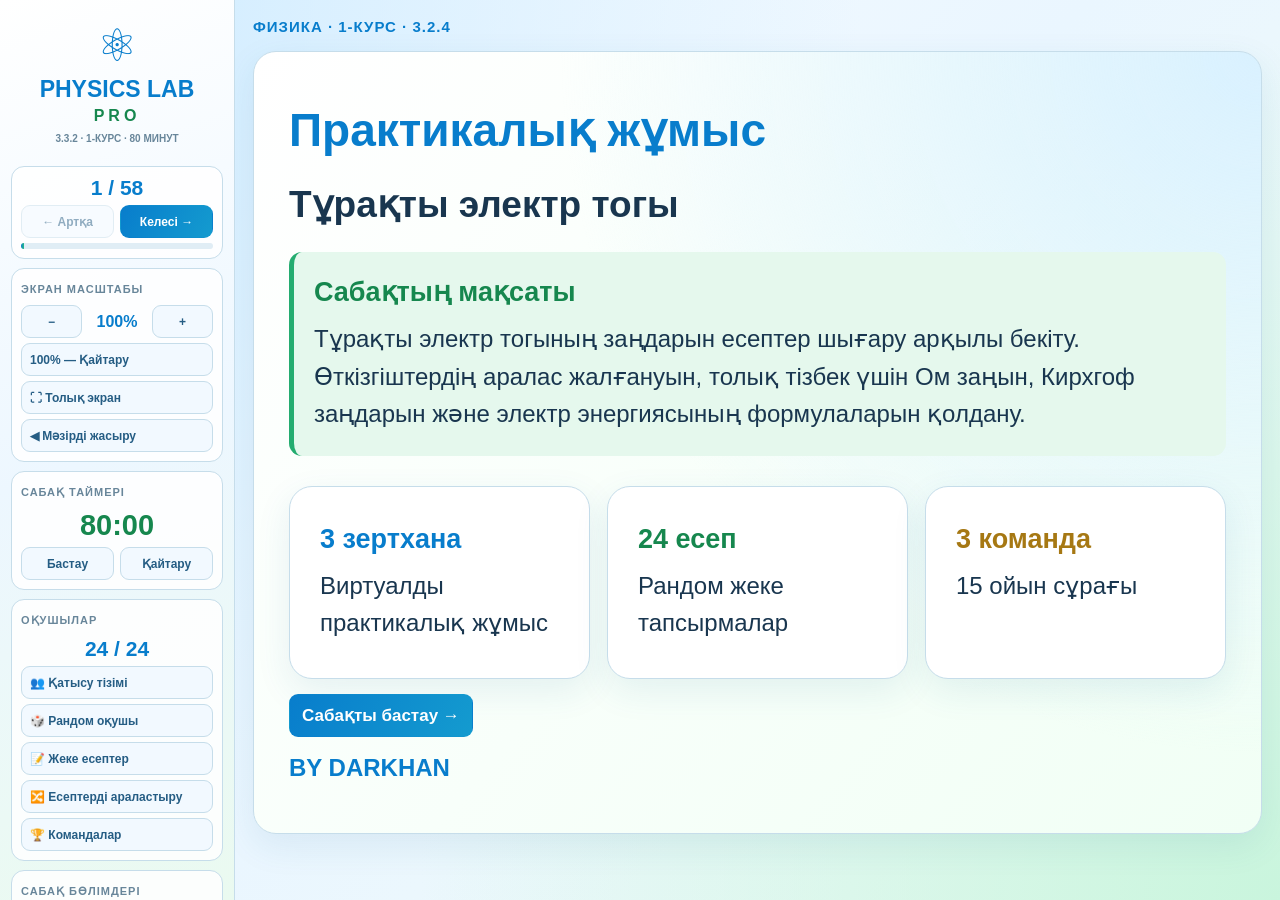
==== fiz4/index.html @ eca9fbef "Physics lessons" ====
<!DOCTYPE html>
<html lang="kk">
<head>
  <meta charset="UTF-8">
  <meta name="viewport" content="width=device-width, initial-scale=1">
  <title>PHYSICS LAB PRO — 3.3.2</title>
  <link rel="stylesheet" href="style.css">
</head>
<body>

<button id="menuToggle" onclick="toggleMenu()">☰</button>

<div id="app">
  <aside class="sidebar">

    <header class="brand">
      <div class="logo">⚛</div>
      <h2>PHYSICS LAB</h2>
      <b>PRO</b>
      <small>3.3.2 · 1-КУРС · 80 МИНУТ</small>
    </header>

    <section class="panel">
      <strong id="pageCount">1 / 73</strong>
      <div class="row">
        <button id="prev" onclick="go(-1)">← Артқа</button>
        <button id="next" class="primary" onclick="go(1)">Келесі →</button>
      </div>
      <div class="progress"><div id="progress"></div></div>
    </section>

    <section class="panel">
      <label>ЭКРАН МАСШТАБЫ</label>
      <div class="row">
        <button onclick="zoom(-25)">−</button>
        <b id="scale">100%</b>
        <button onclick="zoom(25)">+</button>
      </div>
      <button onclick="zoom(0)">100% — Қайтару</button>
      <button onclick="fullscreen()">⛶ Толық экран</button>
      <button onclick="toggleMenu()">◀ Мәзірді жасыру</button>
    </section>

    <section class="panel">
      <label>САБАҚ ТАЙМЕРІ</label>
      <strong id="timer">80:00</strong>
      <div class="row">
        <button id="timerBtn" onclick="toggleTimer()">Бастау</button>
        <button onclick="resetTimer()">Қайтару</button>
      </div>
    </section>

    <section class="panel">
      <label>ОҚУШЫЛАР</label>
      <b id="attendanceCount">24 / 24</b>
      <button onclick="openPanel('attendance')">👥 Қатысу тізімі</button>
      <button onclick="randomStudent()">🎲 Рандом оқушы</button>
      <button onclick="openPanel('taskPanel')">📝 Жеке есептер</button>
      <button onclick="reshuffle()">🔀 Есептерді араластыру</button>
      <button onclick="openPanel('teamPanel')">🏆 Командалар</button>
    </section>

    <section class="panel">
      <label>САБАҚ БӨЛІМДЕРІ</label>
      <nav id="menu"></nav>
    </section>

    <section class="panel">
      <label>ҚҰРАЛДАР</label>
      <button class="greenBtn" onclick="openBoard()">✎ Интерактивті тақта</button>
      <button onclick="openPanel('mathPanel')">🧮 Математика</button>
      <button onclick="openPanel('physicsPanel')">⚙ Физика</button>
      <button onclick="readPage()">🔊 Дауыстап оқу</button>
      <button onclick="stopReading()">■ Тоқтату</button>
    </section>

    <div class="clock">
      <small>АЛМАТЫ · UTC+5</small>
      <strong id="clock">00:00:00</strong>
      <small id="date"></small>
    </div>

    <footer>BY DARKHAN</footer>
  </aside>

  <main id="screen">
    <div id="stage"></div>
  </main>
</div>

<!-- ҚАТЫСУ ТІЗІМІ -->

<section id="attendance" class="floating wide hidden">
  <header class="handle">
    <b>👥 Қатысу тізімі</b>
    <button onclick="closePanel('attendance')">✕</button>
  </header>
  <p>Келмеген оқушылардың белгісін алып тастаңыз.</p>
  <div class="row">
    <button onclick="markAll(true)">Барлығы бар</button>
    <button onclick="markAll(false)">Барлығы жоқ</button>
  </div>
  <div id="students"></div>
  <button class="primary full" onclick="saveAttendance()">Сақтау</button>
</section>

<!-- ЖЕКЕ ЕСЕПТЕР -->

<section id="taskPanel" class="floating wide hidden">
  <header class="handle">
    <b>24 рандом есеп</b>
    <button onclick="closePanel('taskPanel')">✕</button>
  </header>
  <p id="taskCount"></p>
  <div id="taskList"></div>
  <button class="primary full" onclick="reshuffle()">🎲 Қайта араластыру</button>
</section>

<!-- РАНДОМ ОҚУШЫ -->

<section id="randomPanel" class="floating hidden">
  <header class="handle">
    <b>🎲 Кездейсоқ таңдау</b>
    <button onclick="closePanel('randomPanel')">✕</button>
  </header>
  <div id="randomName"></div>
  <button class="primary full" onclick="openRandomTask()">Есебін ашу</button>
  <button class="full" onclick="randomStudent()">Келесі оқушы</button>
</section>

<!-- КОМАНДАЛАР -->

<section id="teamPanel" class="floating wide hidden">
  <header class="handle">
    <b>🏆 Командалар</b>
    <button onclick="closePanel('teamPanel')">✕</button>
  </header>
  <div id="teams"></div>
  <button class="primary full" onclick="makeTeams(true)">3 топқа қайта бөлу</button>
</section>

<!-- МАТЕМАТИКАЛЫҚ КАЛЬКУЛЯТОР -->

<section id="mathPanel" class="floating mini hidden">
  <header class="handle">
    <b>МАТЕМАТИКА</b>
    <button onclick="closePanel('mathPanel')">✕</button>
  </header>
  <input id="mathDisplay" readonly placeholder="0">
  <div id="mathKeys"></div>
  <div id="mathResult" class="result">0</div>
</section>

<!-- ФИЗИКАЛЫҚ КАЛЬКУЛЯТОР -->

<section id="physicsPanel" class="floating mini hidden">
  <header class="handle">
    <b>ФИЗИКА</b>
    <button onclick="closePanel('physicsPanel')">✕</button>
  </header>
  <label>Формула</label>
  <select id="physicsFormula" onchange="selectFormula()"></select>
  <label>Табу керек</label>
  <select id="physicsUnknown" onchange="physicsInputs()"></select>
  <div id="physicsInputs"></div>
  <button class="primary full" onclick="calculatePhysics()">Есептеу</button>
  <div id="physicsResult" class="result">Нәтиже</div>
</section>

<!-- ИНТЕРАКТИВТІ ТАҚТА -->

<section id="board" class="hidden">

  <header class="boardHeader">
    <b>PHYSICS WHITEBOARD PRO</b>
    <button onclick="closeBoard()">✕ Сабаққа қайту</button>
  </header>

  <aside class="boardTools">

    <label>ТҮСТЕР</label>
    <div class="colors">
      <button style="--c:#19364f" onclick="color('#19364f')"></button>
      <button style="--c:#087dcc" onclick="color('#087dcc')"></button>
      <button style="--c:#df304b" onclick="color('#df304b')"></button>
      <button style="--c:#16874e" onclick="color('#16874e')"></button>
      <button style="--c:#e9b52c" onclick="color('#e9b52c')"></button>
      <button style="--c:#8b45db" onclick="color('#8b45db')"></button>
    </div>
    <input type="color" id="ink" value="#19364f" oninput="color(this.value)">

    <label>ҚАЛЫҢДЫҒЫ</label>
    <input type="range" id="penSize" min="1" max="50" value="5">

    <label>ЖАЗУ ҚҰРАЛДАРЫ</label>
    <button data-tool="pen" onclick="setTool('pen')">✎ Қалам</button>
    <button data-tool="marker" onclick="setTool('marker')">Маркер</button>
    <button data-tool="eraser" onclick="setTool('eraser')">Өшіргіш</button>
    <button data-tool="text" onclick="setTool('text')">T Мәтін</button>
    <button data-tool="hand" onclick="setTool('hand')">✋ Жылжыту</button>

    <label>ФИГУРАЛАР</label>
    <div class="shapes">
      <button data-tool="line" onclick="setTool('line')">╱</button>
      <button data-tool="arrow" onclick="setTool('arrow')">➜</button>
      <button data-tool="rect" onclick="setTool('rect')">▭</button>
      <button data-tool="circle" onclick="setTool('circle')">◯</button>
      <button data-tool="triangle" onclick="setTool('triangle')">△</button>
      <button onclick="toggleGrid()">▦</button>
    </div>

    <label>ТАҚТА БЕТТЕРІ</label>
    <div class="row">
      <button onclick="boardPage(-1)">◀</button>
      <b id="boardCount">1 / 1</b>
      <button onclick="boardPage(1)">▶</button>
    </div>
    <button onclick="newBoardPage()">+ Жаңа бет</button>
    <button onclick="deleteBoardPage()">Бетті өшіру</button>

    <label>ТАҚТА МАСШТАБЫ</label>
    <div class="row">
      <button onclick="boardZoom(-25)">−</button>
      <b id="boardScale">100%</b>
      <button onclick="boardZoom(25)">+</button>
    </div>
    <button onclick="boardZoom(0)">100% — Қайтару</button>

    <div class="row">
      <button onclick="undo()">↶</button>
      <button onclick="redo()">↷</button>
    </div>

    <button onclick="clearBoard()">Тазалау</button>
    <button onclick="$('imageInput').click()">+ Сурет қосу</button>
    <input id="imageInput" type="file" class="hidden"
      accept="image/*" onchange="importImage(event)">
    <button class="primary" onclick="saveBoard()">↓ PNG сақтау</button>
    <button onclick="openPanel('mathPanel')">🧮 Математика</button>
    <button onclick="openPanel('physicsPanel')">⚙ Физика</button>
  </aside>

  <div id="boardViewport">
    <div id="paper">
      <canvas id="canvas" width="1600" height="900"></canvas>
    </div>
  </div>
</section>

<script src="script.js"></script>
</body>
</html>
---- fiz4/style.css ----
:root {
  --blue:#087dcc;
  --green:#16874e;
  --red:#d63a50;
  --gold:#a67813;
  --ink:#19364f;
  --line:#c6ddea;
  --shadow:0 12px 35px #24669918;
}

* { box-sizing:border-box; }

html,body {
  margin:0;
  width:100%;
  height:100%;
  overflow:hidden;
}

body {
  font-family:"Segoe UI","Noto Sans",Arial,sans-serif;
  color:var(--ink);
  background:
    radial-gradient(circle at top left,#cbeaff,transparent 55%),
    radial-gradient(circle at bottom right,#c9f5dd,transparent 55%),
    linear-gradient(135deg,#f9fcff,#eaf6ff,#effbf5);
}

button,input,select { font:inherit; }

button {
  padding:10px 12px;
  border:1px solid var(--line);
  border-radius:9px;
  background:#f2f9ff;
  color:#255d84;
  font-weight:700;
  cursor:pointer;
}

button:hover:not(:disabled) { background:#dcefff; }
button:disabled { opacity:.5; cursor:default; }
button:focus-visible { outline:2px solid var(--blue); }

.primary {
  background:linear-gradient(120deg,#087dcc,#149bcf);
  color:white;
  border-color:transparent;
}

.primary:hover:not(:disabled) { background:#066db7; }

.greenBtn { background:#ddf8e8; color:var(--green); }
.hidden { display:none!important; }
.full { width:100%; }
.blue { color:var(--blue); font-weight:800; }
.green { color:var(--green); font-weight:800; }
.red { color:var(--red); font-weight:800; }
.gold { color:var(--gold); font-weight:800; }

.row {
  display:flex;
  align-items:center;
  gap:6px;
}

.row>button { flex:1; }

/* СОЛ ЖАҚ МӘЗІР */

#app {
  display:grid;
  grid-template-columns:235px minmax(0,1fr);
  height:100dvh;
}

.sidebar {
  min-height:0;
  display:flex;
  flex-direction:column;
  gap:9px;
  padding:11px;
  overflow:auto;
  scrollbar-width:thin;
  background:linear-gradient(160deg,#fff,#edf7ff,#eafaf0);
  border-right:1px solid var(--line);
}

#app.menuHidden {
  grid-template-columns:minmax(0,1fr);
}

#app.menuHidden .sidebar { display:none; }
#app.menuHidden #screen { padding-top:60px; }

#menuToggle {
  display:none;
  position:fixed;
  left:10px;
  top:10px;
  z-index:90;
  font-size:22px;
  background:white;
}

body.menuHidden #menuToggle { display:block; }

.brand {
  text-align:center;
  padding:8px 0 13px;
}

.logo { color:var(--blue); font-size:45px; }
.brand h2 { font-size:23px; color:var(--blue); margin:4px 0; }
.brand b { color:var(--green); letter-spacing:4px; }

.brand small {
  display:block;
  margin-top:8px;
  font-size:10px;
  color:#68869a;
  font-weight:800;
}

.panel {
  display:flex;
  flex-direction:column;
  gap:5px;
  padding:9px;
  background:#ffffffdf;
  border:1px solid var(--line);
  border-radius:13px;
}

.panel label,.boardTools label {
  font-size:11px;
  color:#68869a;
  font-weight:900;
  letter-spacing:1px;
  margin:5px 0;
}

.panel button {
  font-size:12px;
  min-height:33px;
  padding:8px;
  text-align:left;
}

.panel .row button { text-align:center; }

#pageCount,#attendanceCount {
  color:var(--blue);
  font-size:21px;
  text-align:center;
}

#scale {
  min-width:58px;
  text-align:center;
  color:var(--blue);
}

#menu {
  display:flex;
  flex-direction:column;
  gap:5px;
}

#menu button.active,
.boardTools button.active {
  background:var(--blue);
  color:white;
}

.progress {
  height:6px;
  border-radius:20px;
  background:#e0edf5;
  overflow:hidden;
}

#progress {
  height:100%;
  background:linear-gradient(90deg,#087dcc,#25bb81);
  transition:width .2s;
}

#timer {
  color:var(--green);
  font-size:29px;
  text-align:center;
  font-variant-numeric:tabular-nums;
}

.clock {
  text-align:center;
  background:white;
  padding:10px;
  border:1px solid var(--line);
  border-radius:12px;
}

.clock strong {
  display:block;
  font-size:29px;
  color:var(--blue);
  font-variant-numeric:tabular-nums;
}

.clock small {
  font-size:10px;
  color:#668399;
  font-weight:800;
}

footer {
  font-size:11px;
  letter-spacing:2px;
  font-weight:900;
  color:#658198;
  text-align:center;
  padding:7px;
}

/* НЕГІЗГІ ЭКРАН */

#screen {
  min-width:0;
  min-height:0;
  overflow:auto;
  padding:18px;
  overscroll-behavior:contain;
}

#stage { width:100%; margin:0 auto; }

.slide { animation:appear .2s ease-out; }

@keyframes appear {
  from { opacity:.5; }
  to { opacity:1; }
}

.eyebrow {
  font-size:15px;
  color:var(--blue);
  font-weight:900;
  letter-spacing:1px;
}

.slide h1 {
  font-size:46px;
  line-height:1.22;
  margin:15px 0 24px;
}

.slide h2 {
  font-size:37px;
  line-height:1.25;
  margin:10px 0 24px;
}

.slide h3 { font-size:27px; margin:12px 0; }

.slide p,.slide li {
  font-size:24px;
  line-height:1.55;
  margin:12px 0;
}

.slide button { font-size:17px; }

.card {
  padding:25px 30px;
  margin:15px 0;
  background:white;
  border:1px solid var(--line);
  border-radius:23px;
  box-shadow:var(--shadow);
}

.hero {
  padding:35px;
  background:
    radial-gradient(circle at top right,#d9f1ff,transparent 55%),
    linear-gradient(130deg,white,#f1fff5);
}

.definition,.example,.warning {
  margin:15px 0;
  padding:12px 20px;
  border-radius:13px;
}

.definition {
  background:#e5f8ed;
  border-left:5px solid #24ac70;
}

.example {
  background:#fff8df;
  border-left:5px solid #e8bb4c;
}

.warning {
  background:#fff0f3;
  border-left:5px solid #df6076;
}

.formula {
  font-family:"Cambria Math","Segoe UI",Arial,sans-serif;
  font-size:36px;
  font-weight:700;
  line-height:1.6;
  color:#0872bd;
  text-align:center;
  background:linear-gradient(120deg,#e2f2ff,#f5fbff);
  border:1px solid #bbdaef;
  border-radius:15px;
  padding:18px;
  margin:15px 0;
  overflow-wrap:anywhere;
}

.formula sub,.formula sup {
  font-size:.65em;
  line-height:0;
}

.frac {
  display:inline-flex;
  flex-direction:column;
  align-items:center;
  vertical-align:middle;
  font-size:.88em;
  line-height:1.25;
  margin:4px;
}

.frac>span:first-child {
  width:100%;
  border-bottom:2px solid currentColor;
  padding:0 10px 5px;
}

.frac>span:last-child { padding:5px 10px 0; }

.grid2,.grid3 {
  display:grid;
  gap:17px;
}

.grid2 { grid-template-columns:repeat(2,minmax(0,1fr)); }
.grid3 { grid-template-columns:repeat(3,minmax(0,1fr)); }

.visual {
  padding:16px;
  border:2px solid #b3d6ed;
  background:linear-gradient(135deg,#f5fbff,#e4f3ff);
  border-radius:18px;
  text-align:center;
}

.visual svg { display:block; width:100%; max-height:300px; }
.visual small { font-size:14px; color:#668398; }

.notebook {
  border-left:7px solid #d78c9b;
  background:repeating-linear-gradient(
    0deg,white 0px,white 34px,#d8e9f5 35px,white 36px
  );
}

.planRow {
  display:flex;
  justify-content:space-between;
  gap:15px;
  padding:14px 0;
  font-size:22px;
  border-bottom:1px solid var(--line);
}

/* ЖЕКЕ ЕСЕПТЕР */

.studentBanner {
  display:flex;
  align-items:center;
  gap:20px;
  padding:22px;
  margin:18px 0;
  border:2px solid #acd7ee;
  border-radius:20px;
  background:linear-gradient(120deg,#d9efff,#effbf5);
}

.avatar {
  width:80px;
  height:80px;
  flex-shrink:0;
  display:grid;
  place-items:center;
  border-radius:24px;
  background:linear-gradient(135deg,#087dcc,#21ad88);
  color:white;
  font-size:40px;
  font-weight:900;
}

.studentBanner h1 { margin:5px 0; color:var(--blue); }

.level {
  display:inline-block;
  padding:8px 16px;
  border-radius:25px;
  font-size:16px;
  font-weight:900;
}

.easy { background:#d9f7e4; color:#157b47; }
.medium { background:#fff0c5; color:#997000; }
.hard { background:#ffe1e7; color:#b62f48; }

.problem { font-size:30px!important; font-weight:750; }

.data {
  padding:13px 18px;
  margin:12px 0;
  background:#edf7ff;
  border-radius:10px;
  font-size:23px;
}

.answer {
  padding:17px;
  margin-top:18px;
  background:#e7f9ee;
  border:1px solid #b8e1c9;
  border-radius:14px;
}

.actions {
  display:flex;
  flex-wrap:wrap;
  gap:9px;
  margin-top:18px;
}

.done {
  background:#d5f5df;
  color:var(--green);
  border-color:#91d8ad;
}

/* ТОПТЫҚ ОЙЫН */

.teamTurn {
  display:flex;
  flex-wrap:wrap;
  gap:9px;
  margin:15px 0;
}

.teamPill {
  padding:11px 16px;
  background:white;
  border:1px solid var(--line);
  border-radius:25px;
  font-weight:800;
}

.teamPill.active { background:var(--blue); color:white; }

.player {
  padding:18px;
  margin:15px 0;
  border:2px solid #afd8ef;
  border-radius:14px;
  background:#e7f4ff;
  font-size:23px;
}

.player strong { font-size:32px; color:var(--blue); }
.question { font-size:34px!important; font-weight:800; }

.choices {
  display:grid;
  grid-template-columns:1fr 1fr;
  gap:15px;
  margin:20px 0;
}

.slide .choice {
  min-height:80px;
  padding:18px;
  background:#f6fbff;
  border:2px solid var(--line);
  font-size:24px;
  text-align:left;
}

.choice:disabled { opacity:1; }

.slide .choice.correct {
  background:#cef4db;
  border-color:#26ae70;
  color:#117840;
}

.slide .choice.wrong {
  background:#ffe1e7;
  border-color:#e67388;
  color:#b42f48;
}

.score {
  color:var(--green);
  font-size:42px;
  font-weight:900;
}

/* ҚОЗҒАЛМАЛЫ ТЕРЕЗЕЛЕР */

.floating {
  position:fixed;
  top:80px;
  right:15px;
  z-index:150;
  width:300px;
  max-width:calc(100vw - 8px);
  max-height:calc(100dvh - 8px);
  overflow:auto;
  padding:12px;
  background:white;
  border:1px solid #accfe5;
  border-radius:14px;
  box-shadow:0 14px 45px #173b5735;
}

.floating.wide { width:500px; }

.handle {
  display:flex;
  align-items:center;
  justify-content:space-between;
  gap:5px;
  padding:9px;
  border-radius:8px;
  background:#e5f4ff;
  color:var(--blue);
  font-size:15px;
  cursor:grab;
  touch-action:none;
  user-select:none;
}

.handle button { padding:3px 7px; }

#students,#taskList {
  display:grid;
  grid-template-columns:1fr 1fr;
  gap:6px;
  margin:10px 0;
  max-height:350px;
  overflow:auto;
}

.student {
  display:flex;
  align-items:center;
  gap:7px;
  padding:10px;
  background:#e8f9ef;
  border:1px solid #bce6cb;
  border-radius:8px;
  font-size:16px;
  font-weight:700;
}

.student.absent {
  background:#fff0f3;
  color:var(--red);
}

.student input {
  width:18px;
  height:18px;
  accent-color:var(--green);
}

#taskList button { text-align:left; }
#taskList small { display:block; font-size:11px; }

.teamCard {
  padding:12px;
  border:1px solid var(--line);
  border-radius:12px;
  margin:10px 0;
}

#randomName {
  padding:30px 10px;
  margin:12px 0;
  text-align:center;
  background:#e5f4ff;
  border-radius:12px;
  color:var(--blue);
  font-size:34px;
  font-weight:900;
}

input:not([type=checkbox]):not([type=range]):not([type=color]),
select {
  width:100%;
  min-width:0;
  padding:8px;
  margin:5px 0;
  border:1px solid var(--line);
  border-radius:7px;
  background:#f4faff;
  color:var(--ink);
}

input[type=range] { width:100%; accent-color:var(--blue); }

/* ШАҒЫН КАЛЬКУЛЯТОРЛАР */

#mathPanel { width:170px; }
#physicsPanel { width:185px; right:195px; }

.mini {
  padding:5px;
  background:#f2f9ff;
  border-radius:10px;
  cursor:grab;
  user-select:none;
  touch-action:none;
}

.mini .handle { font-size:10px; padding:5px; }
.mini .handle button { font-size:10px; padding:2px 5px; }

#mathDisplay {
  height:30px;
  padding:4px;
  font-size:16px;
  text-align:right;
  background:white;
}

#mathKeys {
  display:grid;
  grid-template-columns:repeat(4,minmax(0,1fr));
  gap:3px;
}

#mathKeys button {
  min-width:0;
  height:23px;
  padding:0;
  font-size:10px;
  border-radius:5px;
}

.mini label {
  display:block;
  font-size:10px;
  font-weight:750;
  margin-top:4px;
}

#physicsPanel input,#physicsPanel select {
  height:26px;
  padding:3px;
  font-size:10px;
  margin:3px 0;
}

#physicsPanel .full { padding:6px; font-size:10px; }

.result {
  padding:6px;
  margin-top:5px;
  border:1px solid #bae1c9;
  border-radius:6px;
  background:#e1f7ea;
  color:var(--green);
  font-size:12px;
  font-weight:800;
  overflow-wrap:anywhere;
}

/* ИНТЕРАКТИВТІ ТАҚТА */

#board {
  position:fixed;
  inset:0;
  z-index:100;
  display:grid;
  grid-template-columns:185px minmax(0,1fr);
  grid-template-rows:55px minmax(0,1fr);
  background:#dce8f1;
}

.boardHeader {
  grid-column:1/-1;
  display:flex;
  align-items:center;
  justify-content:space-between;
  padding:10px 18px;
  background:white;
  color:var(--blue);
  border-bottom:1px solid var(--line);
}

.boardTools {
  display:flex;
  flex-direction:column;
  gap:5px;
  padding:9px;
  overflow:auto;
  background:#f8fcff;
  border-right:1px solid var(--line);
}

.boardTools>button { font-size:12px; padding:8px; text-align:left; }
.boardTools .row { font-size:12px; }
.boardTools .row button { padding:6px; }

.colors {
  display:grid;
  grid-template-columns:repeat(6,1fr);
  gap:4px;
}

.colors button {
  width:21px;
  height:21px;
  padding:0;
  border:2px solid white;
  border-radius:50%;
  background:var(--c);
  box-shadow:0 0 0 1px #adc9db;
}

.colors button:hover { background:var(--c); }
#ink { width:100%; height:28px; border:0; }

.shapes {
  display:grid;
  grid-template-columns:repeat(3,1fr);
  gap:5px;
}

.shapes button { padding:6px; font-size:18px; }

#boardViewport {
  min-width:0;
  min-height:0;
  overflow:auto;
  padding:12px;
}

#paper {
  position:relative;
  margin:0 auto;
  background:white;
  box-shadow:0 7px 30px #19364f26;
}

#canvas {
  display:block;
  width:100%;
  height:auto;
  touch-action:none;
  cursor:crosshair;
}

/* ТЕЛЕФОНҒА БЕЙІМДЕЛУ */

@media(max-width:1000px) {
  #app { grid-template-columns:200px minmax(0,1fr); }
  .slide h1 { font-size:38px; }
  .slide h2 { font-size:30px; }
  .slide p,.slide li { font-size:21px; }
  .grid2 { grid-template-columns:1fr; }
}

@media(max-width:650px) {
  #app { grid-template-columns:145px minmax(0,1fr); }
  .sidebar,.panel { padding:5px; }
  .brand h2 { font-size:16px; }
  .panel button { font-size:10px; }
  #screen { padding:8px; }
  .card,.hero { padding:15px; }
  .slide h1 { font-size:28px; }
  .slide h2 { font-size:24px; }
  .slide h3 { font-size:20px; }
  .slide p,.slide li { font-size:18px; }
  .formula { font-size:25px; }
  .problem { font-size:22px!important; }
  .grid3,.choices,#students,#taskList { grid-template-columns:1fr; }
  .studentBanner { padding:10px; gap:10px; }
  .avatar { width:45px; height:45px; font-size:22px; }
  #board { grid-template-columns:135px minmax(0,1fr); }
  .colors { grid-template-columns:repeat(3,1fr); }
  #physicsPanel { right:5px; }
}
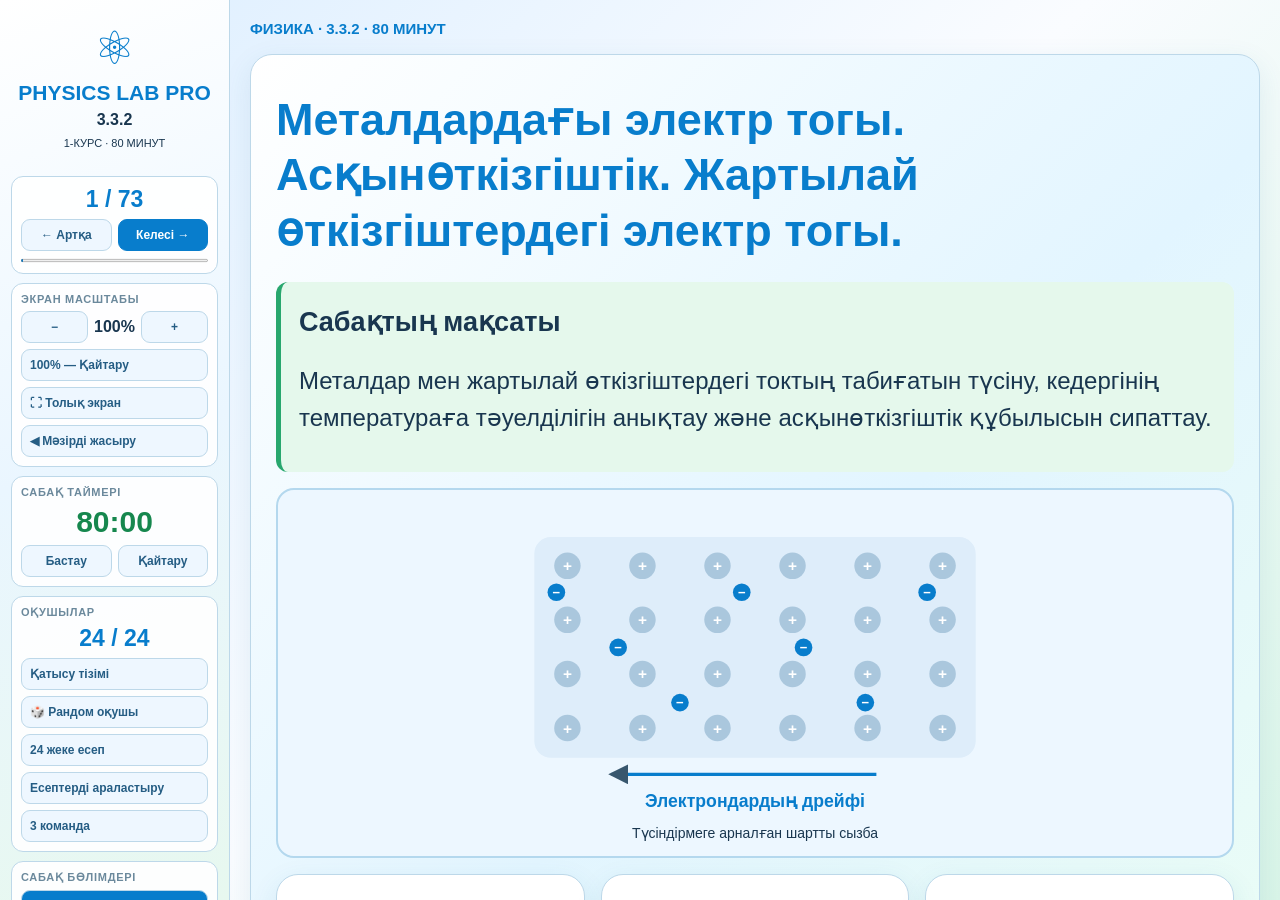
==== commit 1c1b2a80: "Fix lessons 3.3.2 and 3.3.3" ====
--- a/fiz4/index.html
+++ b/fiz4/index.html
@@ -3,31 +3,29 @@
 <html lang="kk">
 <head>
   <meta charset="UTF-8">
-  <meta name="viewport" content="width=device-width, initial-scale=1">
-  <title>PHYSICS LAB PRO — 3.3.2</title>
+  <meta name="viewport" content="width=device-width,initial-scale=1">
+  <title>PHYSICS LAB PRO</title>
   <link rel="stylesheet" href="style.css">
 </head>
 <body>
-
 <button id="menuToggle" onclick="toggleMenu()">☰</button>
 
 <div id="app">
-  <aside class="sidebar">
-
-    <header class="brand">
+  <aside>
+    <header>
       <div class="logo">⚛</div>
-      <h2>PHYSICS LAB</h2>
-      <b>PRO</b>
-      <small>3.3.2 · 1-КУРС · 80 МИНУТ</small>
+      <h2>PHYSICS LAB PRO</h2>
+      <b id="topicNumber"></b>
+      <small>1-КУРС · 80 МИНУТ</small>
     </header>
 
     <section class="panel">
-      <strong id="pageCount">1 / 73</strong>
+      <strong id="pageCount"></strong>
       <div class="row">
-        <button id="prev" onclick="go(-1)">← Артқа</button>
-        <button id="next" class="primary" onclick="go(1)">Келесі →</button>
+        <button onclick="go(-1)">← Артқа</button>
+        <button onclick="go(1)" class="primary">Келесі →</button>
       </div>
-      <div class="progress"><div id="progress"></div></div>
+      <progress id="progress" max="100"></progress>
     </section>
 
     <section class="panel">
@@ -53,12 +51,12 @@
 
     <section class="panel">
       <label>ОҚУШЫЛАР</label>
-      <b id="attendanceCount">24 / 24</b>
-      <button onclick="openPanel('attendance')">👥 Қатысу тізімі</button>
+      <b id="attendanceCount"></b>
+      <button onclick="openPanel('attendance')">Қатысу тізімі</button>
       <button onclick="randomStudent()">🎲 Рандом оқушы</button>
-      <button onclick="openPanel('taskPanel')">📝 Жеке есептер</button>
-      <button onclick="reshuffle()">🔀 Есептерді араластыру</button>
-      <button onclick="openPanel('teamPanel')">🏆 Командалар</button>
+      <button onclick="openPanel('taskPanel')">24 жеке есеп</button>
+      <button onclick="reshuffle()">Есептерді араластыру</button>
+      <button onclick="openPanel('teamPanel')">3 команда</button>
     </section>
 
     <section class="panel">
@@ -68,178 +66,133 @@
 
     <section class="panel">
       <label>ҚҰРАЛДАР</label>
-      <button class="greenBtn" onclick="openBoard()">✎ Интерактивті тақта</button>
-      <button onclick="openPanel('mathPanel')">🧮 Математика</button>
-      <button onclick="openPanel('physicsPanel')">⚙ Физика</button>
+      <button onclick="openBoard()">✎ Интерактивті тақта</button>
+      <button onclick="openPanel('mathPanel')">Математика</button>
+      <button onclick="openPanel('physicsPanel')">Физика</button>
       <button onclick="readPage()">🔊 Дауыстап оқу</button>
       <button onclick="stopReading()">■ Тоқтату</button>
     </section>
 
-    <div class="clock">
+    <section class="clock">
       <small>АЛМАТЫ · UTC+5</small>
-      <strong id="clock">00:00:00</strong>
+      <strong id="clock"></strong>
       <small id="date"></small>
-    </div>
-
+    </section>
     <footer>BY DARKHAN</footer>
   </aside>
 
-  <main id="screen">
-    <div id="stage"></div>
-  </main>
+  <main id="screen"><div id="stage"></div></main>
 </div>
 
-<!-- ҚАТЫСУ ТІЗІМІ -->
-
 <section id="attendance" class="floating wide hidden">
-  <header class="handle">
-    <b>👥 Қатысу тізімі</b>
-    <button onclick="closePanel('attendance')">✕</button>
-  </header>
-  <p>Келмеген оқушылардың белгісін алып тастаңыз.</p>
+  <div class="handle">Қатысу тізімі
+    <button onclick="closePanel('attendance')">×</button>
+  </div>
   <div class="row">
     <button onclick="markAll(true)">Барлығы бар</button>
     <button onclick="markAll(false)">Барлығы жоқ</button>
   </div>
   <div id="students"></div>
-  <button class="primary full" onclick="saveAttendance()">Сақтау</button>
-</section>
-
-<!-- ЖЕКЕ ЕСЕПТЕР -->
+  <button class="primary" onclick="saveAttendance()">Сақтау</button>
+</section>
 
 <section id="taskPanel" class="floating wide hidden">
-  <header class="handle">
-    <b>24 рандом есеп</b>
-    <button onclick="closePanel('taskPanel')">✕</button>
-  </header>
+  <div class="handle">Жеке есептер
+    <button onclick="closePanel('taskPanel')">×</button>
+  </div>
   <p id="taskCount"></p>
   <div id="taskList"></div>
-  <button class="primary full" onclick="reshuffle()">🎲 Қайта араластыру</button>
-</section>
-
-<!-- РАНДОМ ОҚУШЫ -->
+  <button onclick="reshuffle()">Қайта араластыру</button>
+</section>
 
 <section id="randomPanel" class="floating hidden">
-  <header class="handle">
-    <b>🎲 Кездейсоқ таңдау</b>
-    <button onclick="closePanel('randomPanel')">✕</button>
-  </header>
-  <div id="randomName"></div>
-  <button class="primary full" onclick="openRandomTask()">Есебін ашу</button>
-  <button class="full" onclick="randomStudent()">Келесі оқушы</button>
-</section>
-
-<!-- КОМАНДАЛАР -->
+  <div class="handle">Рандом оқушы
+    <button onclick="closePanel('randomPanel')">×</button>
+  </div>
+  <h2 id="randomName"></h2>
+  <button onclick="openRandomTask()">Есебін ашу</button>
+  <button onclick="randomStudent()">Келесі оқушы</button>
+</section>
 
 <section id="teamPanel" class="floating wide hidden">
-  <header class="handle">
-    <b>🏆 Командалар</b>
-    <button onclick="closePanel('teamPanel')">✕</button>
-  </header>
+  <div class="handle">Командалар
+    <button onclick="closePanel('teamPanel')">×</button>
+  </div>
   <div id="teams"></div>
-  <button class="primary full" onclick="makeTeams(true)">3 топқа қайта бөлу</button>
-</section>
-
-<!-- МАТЕМАТИКАЛЫҚ КАЛЬКУЛЯТОР -->
+  <button onclick="makeTeams(true)">Қайта бөлу</button>
+</section>
 
 <section id="mathPanel" class="floating mini hidden">
-  <header class="handle">
-    <b>МАТЕМАТИКА</b>
-    <button onclick="closePanel('mathPanel')">✕</button>
-  </header>
-  <input id="mathDisplay" readonly placeholder="0">
+  <div class="handle">МАТЕМАТИКА
+    <button onclick="closePanel('mathPanel')">×</button>
+  </div>
+  <input id="mathDisplay" readonly>
   <div id="mathKeys"></div>
   <div id="mathResult" class="result">0</div>
 </section>
 
-<!-- ФИЗИКАЛЫҚ КАЛЬКУЛЯТОР -->
-
 <section id="physicsPanel" class="floating mini hidden">
-  <header class="handle">
-    <b>ФИЗИКА</b>
-    <button onclick="closePanel('physicsPanel')">✕</button>
-  </header>
-  <label>Формула</label>
-  <select id="physicsFormula" onchange="selectFormula()"></select>
-  <label>Табу керек</label>
-  <select id="physicsUnknown" onchange="physicsInputs()"></select>
+  <div class="handle">ФИЗИКА
+    <button onclick="closePanel('physicsPanel')">×</button>
+  </div>
+  <select id="physicsFormula" onchange="physicsInputs()"></select>
   <div id="physicsInputs"></div>
-  <button class="primary full" onclick="calculatePhysics()">Есептеу</button>
-  <div id="physicsResult" class="result">Нәтиже</div>
-</section>
-
-<!-- ИНТЕРАКТИВТІ ТАҚТА -->
+  <button class="primary" onclick="calculatePhysics()">Есептеу</button>
+  <div id="physicsResult" class="result"></div>
+</section>
 
 <section id="board" class="hidden">
-
   <header class="boardHeader">
     <b>PHYSICS WHITEBOARD PRO</b>
     <button onclick="closeBoard()">✕ Сабаққа қайту</button>
   </header>
-
-  <aside class="boardTools">
-
-    <label>ТҮСТЕР</label>
-    <div class="colors">
-      <button style="--c:#19364f" onclick="color('#19364f')"></button>
-      <button style="--c:#087dcc" onclick="color('#087dcc')"></button>
-      <button style="--c:#df304b" onclick="color('#df304b')"></button>
-      <button style="--c:#16874e" onclick="color('#16874e')"></button>
-      <button style="--c:#e9b52c" onclick="color('#e9b52c')"></button>
-      <button style="--c:#8b45db" onclick="color('#8b45db')"></button>
-    </div>
-    <input type="color" id="ink" value="#19364f" oninput="color(this.value)">
-
+  <div class="boardTools">
+    <label>ТҮС</label>
+    <input id="ink" type="color" value="#19364f">
     <label>ҚАЛЫҢДЫҒЫ</label>
-    <input type="range" id="penSize" min="1" max="50" value="5">
-
-    <label>ЖАЗУ ҚҰРАЛДАРЫ</label>
-    <button data-tool="pen" onclick="setTool('pen')">✎ Қалам</button>
-    <button data-tool="marker" onclick="setTool('marker')">Маркер</button>
-    <button data-tool="eraser" onclick="setTool('eraser')">Өшіргіш</button>
-    <button data-tool="text" onclick="setTool('text')">T Мәтін</button>
-    <button data-tool="hand" onclick="setTool('hand')">✋ Жылжыту</button>
-
-    <label>ФИГУРАЛАР</label>
-    <div class="shapes">
-      <button data-tool="line" onclick="setTool('line')">╱</button>
-      <button data-tool="arrow" onclick="setTool('arrow')">➜</button>
-      <button data-tool="rect" onclick="setTool('rect')">▭</button>
-      <button data-tool="circle" onclick="setTool('circle')">◯</button>
-      <button data-tool="triangle" onclick="setTool('triangle')">△</button>
-      <button onclick="toggleGrid()">▦</button>
-    </div>
-
-    <label>ТАҚТА БЕТТЕРІ</label>
+    <input id="penSize" type="range" min="1" max="40" value="5">
+
+    <button onclick="setTool('pen')">Қалам</button>
+    <button onclick="setTool('marker')">Маркер</button>
+    <button onclick="setTool('eraser')">Өшіргіш</button>
+    <button onclick="setTool('text')">Мәтін</button>
+    <button onclick="setTool('line')">Түзу сызық</button>
+    <button onclick="setTool('arrow')">Бағдарша</button>
+    <button onclick="setTool('rect')">Төртбұрыш</button>
+    <button onclick="setTool('circle')">Эллипс</button>
+    <button onclick="setTool('triangle')">Үшбұрыш</button>
+    <button onclick="setTool('hand')">Жылжыту</button>
+    <button onclick="toggleGrid()">Торкөз</button>
+
+    <label>БЕТТЕР</label>
     <div class="row">
       <button onclick="boardPage(-1)">◀</button>
-      <b id="boardCount">1 / 1</b>
+      <b id="boardCount">1/1</b>
       <button onclick="boardPage(1)">▶</button>
     </div>
     <button onclick="newBoardPage()">+ Жаңа бет</button>
     <button onclick="deleteBoardPage()">Бетті өшіру</button>
 
-    <label>ТАҚТА МАСШТАБЫ</label>
+    <div class="row">
+      <button onclick="undo()">↶</button>
+      <button onclick="redo()">↷</button>
+    </div>
+
+    <label>МАСШТАБ</label>
     <div class="row">
       <button onclick="boardZoom(-25)">−</button>
       <b id="boardScale">100%</b>
       <button onclick="boardZoom(25)">+</button>
     </div>
-    <button onclick="boardZoom(0)">100% — Қайтару</button>
-
-    <div class="row">
-      <button onclick="undo()">↶</button>
-      <button onclick="redo()">↷</button>
-    </div>
-
+    <button onclick="boardZoom(0)">100%</button>
     <button onclick="clearBoard()">Тазалау</button>
-    <button onclick="$('imageInput').click()">+ Сурет қосу</button>
-    <input id="imageInput" type="file" class="hidden"
-      accept="image/*" onchange="importImage(event)">
-    <button class="primary" onclick="saveBoard()">↓ PNG сақтау</button>
-    <button onclick="openPanel('mathPanel')">🧮 Математика</button>
-    <button onclick="openPanel('physicsPanel')">⚙ Физика</button>
-  </aside>
+    <button onclick="$('imageInput').click()">Сурет қосу</button>
+    <input type="file" id="imageInput" accept="image/*" hidden
+      onchange="importImage(event)">
+    <button onclick="saveBoard()">PNG сақтау</button>
+    <button onclick="openPanel('mathPanel')">Математика</button>
+    <button onclick="openPanel('physicsPanel')">Физика</button>
+  </div>
 
   <div id="boardViewport">
     <div id="paper">
--- a/fiz4/style.css
+++ b/fiz4/style.css
@@ -1,809 +1,214 @@
 
-:root {
-  --blue:#087dcc;
-  --green:#16874e;
-  --red:#d63a50;
-  --gold:#a67813;
-  --ink:#19364f;
-  --line:#c6ddea;
-  --shadow:0 12px 35px #24669918;
-}
-
-* { box-sizing:border-box; }
-
-html,body {
-  margin:0;
-  width:100%;
-  height:100%;
-  overflow:hidden;
-}
-
-body {
+:root{
+  --blue:#087dcc;--green:#16874e;--red:#d63a50;
+  --ink:#19364f;--line:#bdd8e9;
+}
+*{box-sizing:border-box}
+html,body{margin:0;height:100%;overflow:hidden}
+body{
   font-family:"Segoe UI","Noto Sans",Arial,sans-serif;
   color:var(--ink);
-  background:
-    radial-gradient(circle at top left,#cbeaff,transparent 55%),
-    radial-gradient(circle at bottom right,#c9f5dd,transparent 55%),
-    linear-gradient(135deg,#f9fcff,#eaf6ff,#effbf5);
-}
-
-button,input,select { font:inherit; }
-
-button {
-  padding:10px 12px;
-  border:1px solid var(--line);
-  border-radius:9px;
-  background:#f2f9ff;
-  color:#255d84;
-  font-weight:700;
-  cursor:pointer;
-}
-
-button:hover:not(:disabled) { background:#dcefff; }
-button:disabled { opacity:.5; cursor:default; }
-button:focus-visible { outline:2px solid var(--blue); }
-
-.primary {
-  background:linear-gradient(120deg,#087dcc,#149bcf);
-  color:white;
-  border-color:transparent;
-}
-
-.primary:hover:not(:disabled) { background:#066db7; }
-
-.greenBtn { background:#ddf8e8; color:var(--green); }
-.hidden { display:none!important; }
-.full { width:100%; }
-.blue { color:var(--blue); font-weight:800; }
-.green { color:var(--green); font-weight:800; }
-.red { color:var(--red); font-weight:800; }
-.gold { color:var(--gold); font-weight:800; }
-
-.row {
-  display:flex;
-  align-items:center;
-  gap:6px;
-}
-
-.row>button { flex:1; }
-
-/* СОЛ ЖАҚ МӘЗІР */
-
-#app {
-  display:grid;
-  grid-template-columns:235px minmax(0,1fr);
+  background:linear-gradient(135deg,#dceeff,#fafcff,#d9f5e8);
+}
+button,input,select{font:inherit}
+button{
+  border:1px solid var(--line);border-radius:9px;
+  background:#eef7ff;color:#255d84;
+  padding:9px 12px;font-weight:700;cursor:pointer;
+}
+button:hover:not(:disabled){background:#d5eaff}
+button:disabled{opacity:.6;cursor:default}
+.primary{background:#087dcc;color:white;border-color:#087dcc}
+.primary:hover:not(:disabled){background:#066cb3}
+.hidden{display:none!important}
+.blue{color:var(--blue)}
+.green{color:var(--green)}
+.red{color:var(--red)}
+.row{display:flex;align-items:center;gap:6px}
+.row button{flex:1}
+#app{
+  display:grid;grid-template-columns:230px minmax(0,1fr);
   height:100dvh;
 }
-
-.sidebar {
-  min-height:0;
-  display:flex;
-  flex-direction:column;
-  gap:9px;
-  padding:11px;
-  overflow:auto;
-  scrollbar-width:thin;
-  background:linear-gradient(160deg,#fff,#edf7ff,#eafaf0);
+aside{
+  min-height:0;overflow:auto;padding:11px;
+  background:linear-gradient(160deg,#fff,#eaf6ff,#e7f8ef);
   border-right:1px solid var(--line);
 }
-
-#app.menuHidden {
-  grid-template-columns:minmax(0,1fr);
-}
-
-#app.menuHidden .sidebar { display:none; }
-#app.menuHidden #screen { padding-top:60px; }
-
-#menuToggle {
-  display:none;
-  position:fixed;
-  left:10px;
-  top:10px;
-  z-index:90;
-  font-size:22px;
-  background:white;
-}
-
-body.menuHidden #menuToggle { display:block; }
-
-.brand {
-  text-align:center;
-  padding:8px 0 13px;
-}
-
-.logo { color:var(--blue); font-size:45px; }
-.brand h2 { font-size:23px; color:var(--blue); margin:4px 0; }
-.brand b { color:var(--green); letter-spacing:4px; }
-
-.brand small {
-  display:block;
-  margin-top:8px;
-  font-size:10px;
-  color:#68869a;
-  font-weight:800;
-}
-
-.panel {
-  display:flex;
-  flex-direction:column;
-  gap:5px;
-  padding:9px;
-  background:#ffffffdf;
-  border:1px solid var(--line);
-  border-radius:13px;
-}
-
-.panel label,.boardTools label {
-  font-size:11px;
-  color:#68869a;
-  font-weight:900;
-  letter-spacing:1px;
-  margin:5px 0;
-}
-
-.panel button {
-  font-size:12px;
-  min-height:33px;
-  padding:8px;
-  text-align:left;
-}
-
-.panel .row button { text-align:center; }
-
-#pageCount,#attendanceCount {
-  color:var(--blue);
-  font-size:21px;
-  text-align:center;
-}
-
-#scale {
-  min-width:58px;
-  text-align:center;
-  color:var(--blue);
-}
-
-#menu {
-  display:flex;
-  flex-direction:column;
-  gap:5px;
-}
-
-#menu button.active,
-.boardTools button.active {
-  background:var(--blue);
-  color:white;
-}
-
-.progress {
-  height:6px;
-  border-radius:20px;
-  background:#e0edf5;
-  overflow:hidden;
-}
-
-#progress {
-  height:100%;
-  background:linear-gradient(90deg,#087dcc,#25bb81);
-  transition:width .2s;
-}
-
-#timer {
-  color:var(--green);
-  font-size:29px;
-  text-align:center;
-  font-variant-numeric:tabular-nums;
-}
-
-.clock {
-  text-align:center;
-  background:white;
-  padding:10px;
-  border:1px solid var(--line);
-  border-radius:12px;
-}
-
-.clock strong {
-  display:block;
-  font-size:29px;
-  color:var(--blue);
-  font-variant-numeric:tabular-nums;
-}
-
-.clock small {
-  font-size:10px;
-  color:#668399;
-  font-weight:800;
-}
-
-footer {
-  font-size:11px;
-  letter-spacing:2px;
-  font-weight:900;
-  color:#658198;
-  text-align:center;
-  padding:7px;
-}
-
-/* НЕГІЗГІ ЭКРАН */
-
-#screen {
-  min-width:0;
-  min-height:0;
-  overflow:auto;
-  padding:18px;
-  overscroll-behavior:contain;
-}
-
-#stage { width:100%; margin:0 auto; }
-
-.slide { animation:appear .2s ease-out; }
-
-@keyframes appear {
-  from { opacity:.5; }
-  to { opacity:1; }
-}
-
-.eyebrow {
-  font-size:15px;
-  color:var(--blue);
-  font-weight:900;
-  letter-spacing:1px;
-}
-
-.slide h1 {
-  font-size:46px;
-  line-height:1.22;
-  margin:15px 0 24px;
-}
-
-.slide h2 {
-  font-size:37px;
-  line-height:1.25;
-  margin:10px 0 24px;
-}
-
-.slide h3 { font-size:27px; margin:12px 0; }
-
-.slide p,.slide li {
-  font-size:24px;
-  line-height:1.55;
-  margin:12px 0;
-}
-
-.slide button { font-size:17px; }
-
-.card {
-  padding:25px 30px;
-  margin:15px 0;
-  background:white;
-  border:1px solid var(--line);
-  border-radius:23px;
-  box-shadow:var(--shadow);
-}
-
-.hero {
-  padding:35px;
-  background:
-    radial-gradient(circle at top right,#d9f1ff,transparent 55%),
-    linear-gradient(130deg,white,#f1fff5);
-}
-
-.definition,.example,.warning {
-  margin:15px 0;
-  padding:12px 20px;
-  border-radius:13px;
-}
-
-.definition {
-  background:#e5f8ed;
-  border-left:5px solid #24ac70;
-}
-
-.example {
-  background:#fff8df;
-  border-left:5px solid #e8bb4c;
-}
-
-.warning {
-  background:#fff0f3;
-  border-left:5px solid #df6076;
-}
-
-.formula {
+aside header{text-align:center;padding:10px 0}
+.logo{font-size:46px;color:var(--blue)}
+header h2{font-size:21px;margin:6px;color:var(--blue)}
+header small{display:block;font-size:11px;margin:8px}
+.panel{
+  display:flex;flex-direction:column;gap:6px;
+  padding:9px;margin:9px 0;border-radius:12px;
+  background:#ffffffec;border:1px solid var(--line);
+}
+.panel label,.boardTools label{
+  font-size:11px;font-weight:900;color:#6b899c;
+  letter-spacing:.7px;
+}
+.panel button{font-size:12px;text-align:left;padding:8px}
+.panel .row button{text-align:center}
+#pageCount,#attendanceCount,#timer{
+  text-align:center;font-size:23px;color:var(--blue);
+}
+#timer{font-size:30px;color:var(--green)}
+progress{width:100%;height:7px;accent-color:var(--blue)}
+nav{display:grid;gap:5px}
+nav button.active{background:var(--blue);color:white}
+.clock{text-align:center;background:white;border-radius:12px;padding:12px}
+.clock strong{display:block;color:var(--blue);font-size:28px}
+.clock small{font-size:11px}
+footer{text-align:center;padding:15px;font-size:12px;font-weight:900}
+#menuToggle{display:none;position:fixed;top:8px;left:8px;z-index:80}
+body.menuHidden #menuToggle{display:block}
+#app.menuHidden{grid-template-columns:minmax(0,1fr)}
+#app.menuHidden aside{display:none}
+#app.menuHidden #screen{padding-top:55px}
+#screen{min-width:0;min-height:0;overflow:auto;padding:18px}
+#stage{margin:0 auto}
+.slide{padding:2px}
+.slide h1{font-size:45px;line-height:1.23;margin:12px 0 24px}
+.slide h2{font-size:36px;line-height:1.25;margin:10px 0 22px}
+.slide h3{font-size:27px;margin:12px 0}
+.slide p,.slide li{font-size:24px;line-height:1.55}
+.slide button{font-size:17px}
+.eyebrow{color:var(--blue);font-size:15px;font-weight:900}
+.card{
+  background:white;padding:25px;margin:16px 0;
+  border:1px solid var(--line);border-radius:22px;
+  box-shadow:0 9px 28px #2c68941a;overflow-wrap:break-word;
+}
+.hero{background:linear-gradient(135deg,#fff,#e2f5ff,#ecfff3)}
+.definition,.example,.warning{
+  padding:12px 18px;margin:16px 0;border-radius:12px;
+}
+.definition{background:#e5f8ec;border-left:5px solid #28a76e}
+.example{background:#fff7de;border-left:5px solid #e6b63e}
+.warning{background:#ffe5eb;border-left:5px solid #d63a50}
+.formula{
+  padding:18px;margin:14px 0;font-size:34px;
   font-family:"Cambria Math","Segoe UI",Arial,sans-serif;
-  font-size:36px;
-  font-weight:700;
-  line-height:1.6;
-  color:#0872bd;
-  text-align:center;
-  background:linear-gradient(120deg,#e2f2ff,#f5fbff);
-  border:1px solid #bbdaef;
-  border-radius:15px;
-  padding:18px;
-  margin:15px 0;
+  color:#0872bd;font-weight:700;text-align:center;
+  line-height:1.65;background:#e6f4ff;
+  border:1px solid #b6d8ec;border-radius:14px;
   overflow-wrap:anywhere;
 }
-
-.formula sub,.formula sup {
-  font-size:.65em;
-  line-height:0;
-}
-
-.frac {
-  display:inline-flex;
-  flex-direction:column;
-  align-items:center;
-  vertical-align:middle;
-  font-size:.88em;
-  line-height:1.25;
-  margin:4px;
-}
-
-.frac>span:first-child {
-  width:100%;
+.frac{
+  display:inline-flex;flex-direction:column;
+  vertical-align:middle;align-items:center;line-height:1.25;
+  margin:5px;font-size:.9em;
+}
+.frac span:first-child{
   border-bottom:2px solid currentColor;
-  padding:0 10px 5px;
-}
-
-.frac>span:last-child { padding:5px 10px 0; }
-
-.grid2,.grid3 {
-  display:grid;
-  gap:17px;
-}
-
-.grid2 { grid-template-columns:repeat(2,minmax(0,1fr)); }
-.grid3 { grid-template-columns:repeat(3,minmax(0,1fr)); }
-
-.visual {
-  padding:16px;
-  border:2px solid #b3d6ed;
-  background:linear-gradient(135deg,#f5fbff,#e4f3ff);
-  border-radius:18px;
-  text-align:center;
-}
-
-.visual svg { display:block; width:100%; max-height:300px; }
-.visual small { font-size:14px; color:#668398; }
-
-.notebook {
-  border-left:7px solid #d78c9b;
+  width:100%;padding:0 9px 5px;
+}
+.frac span:last-child{padding-top:5px}
+.grid2,.grid3{display:grid;gap:16px;align-items:start}
+.grid2{grid-template-columns:repeat(2,minmax(0,1fr))}
+.grid3{grid-template-columns:repeat(3,minmax(0,1fr))}
+.visual{
+  border:2px solid #b4d8ee;background:#edf7ff;
+  border-radius:18px;text-align:center;padding:14px;
+}
+.visual svg{display:block;width:100%;max-height:320px}
+.visual small{font-size:14px}
+.notebook{
+  border-left:6px solid #d78c9b;
   background:repeating-linear-gradient(
-    0deg,white 0px,white 34px,#d8e9f5 35px,white 36px
-  );
-}
-
-.planRow {
-  display:flex;
-  justify-content:space-between;
-  gap:15px;
-  padding:14px 0;
-  font-size:22px;
-  border-bottom:1px solid var(--line);
-}
-
-/* ЖЕКЕ ЕСЕПТЕР */
-
-.studentBanner {
-  display:flex;
-  align-items:center;
-  gap:20px;
-  padding:22px;
-  margin:18px 0;
-  border:2px solid #acd7ee;
-  border-radius:20px;
-  background:linear-gradient(120deg,#d9efff,#effbf5);
-}
-
-.avatar {
-  width:80px;
-  height:80px;
-  flex-shrink:0;
-  display:grid;
-  place-items:center;
-  border-radius:24px;
-  background:linear-gradient(135deg,#087dcc,#21ad88);
-  color:white;
-  font-size:40px;
-  font-weight:900;
-}
-
-.studentBanner h1 { margin:5px 0; color:var(--blue); }
-
-.level {
-  display:inline-block;
-  padding:8px 16px;
-  border-radius:25px;
-  font-size:16px;
-  font-weight:900;
-}
-
-.easy { background:#d9f7e4; color:#157b47; }
-.medium { background:#fff0c5; color:#997000; }
-.hard { background:#ffe1e7; color:#b62f48; }
-
-.problem { font-size:30px!important; font-weight:750; }
-
-.data {
-  padding:13px 18px;
-  margin:12px 0;
-  background:#edf7ff;
-  border-radius:10px;
-  font-size:23px;
-}
-
-.answer {
-  padding:17px;
-  margin-top:18px;
-  background:#e7f9ee;
-  border:1px solid #b8e1c9;
-  border-radius:14px;
-}
-
-.actions {
-  display:flex;
-  flex-wrap:wrap;
-  gap:9px;
-  margin-top:18px;
-}
-
-.done {
-  background:#d5f5df;
-  color:var(--green);
-  border-color:#91d8ad;
-}
-
-/* ТОПТЫҚ ОЙЫН */
-
-.teamTurn {
-  display:flex;
-  flex-wrap:wrap;
-  gap:9px;
-  margin:15px 0;
-}
-
-.teamPill {
-  padding:11px 16px;
-  background:white;
-  border:1px solid var(--line);
-  border-radius:25px;
-  font-weight:800;
-}
-
-.teamPill.active { background:var(--blue); color:white; }
-
-.player {
-  padding:18px;
-  margin:15px 0;
-  border:2px solid #afd8ef;
-  border-radius:14px;
-  background:#e7f4ff;
-  font-size:23px;
-}
-
-.player strong { font-size:32px; color:var(--blue); }
-.question { font-size:34px!important; font-weight:800; }
-
-.choices {
-  display:grid;
-  grid-template-columns:1fr 1fr;
-  gap:15px;
-  margin:20px 0;
-}
-
-.slide .choice {
-  min-height:80px;
-  padding:18px;
-  background:#f6fbff;
-  border:2px solid var(--line);
-  font-size:24px;
-  text-align:left;
-}
-
-.choice:disabled { opacity:1; }
-
-.slide .choice.correct {
-  background:#cef4db;
-  border-color:#26ae70;
-  color:#117840;
-}
-
-.slide .choice.wrong {
-  background:#ffe1e7;
-  border-color:#e67388;
-  color:#b42f48;
-}
-
-.score {
-  color:var(--green);
-  font-size:42px;
-  font-weight:900;
-}
-
-/* ҚОЗҒАЛМАЛЫ ТЕРЕЗЕЛЕР */
-
-.floating {
-  position:fixed;
-  top:80px;
-  right:15px;
-  z-index:150;
-  width:300px;
-  max-width:calc(100vw - 8px);
-  max-height:calc(100dvh - 8px);
-  overflow:auto;
-  padding:12px;
-  background:white;
-  border:1px solid #accfe5;
-  border-radius:14px;
-  box-shadow:0 14px 45px #173b5735;
-}
-
-.floating.wide { width:500px; }
-
-.handle {
-  display:flex;
-  align-items:center;
-  justify-content:space-between;
-  gap:5px;
-  padding:9px;
-  border-radius:8px;
-  background:#e5f4ff;
-  color:var(--blue);
-  font-size:15px;
-  cursor:grab;
-  touch-action:none;
-  user-select:none;
-}
-
-.handle button { padding:3px 7px; }
-
-#students,#taskList {
-  display:grid;
-  grid-template-columns:1fr 1fr;
-  gap:6px;
-  margin:10px 0;
-  max-height:350px;
-  overflow:auto;
-}
-
-.student {
-  display:flex;
-  align-items:center;
-  gap:7px;
-  padding:10px;
-  background:#e8f9ef;
-  border:1px solid #bce6cb;
-  border-radius:8px;
-  font-size:16px;
-  font-weight:700;
-}
-
-.student.absent {
-  background:#fff0f3;
-  color:var(--red);
-}
-
-.student input {
-  width:18px;
-  height:18px;
-  accent-color:var(--green);
-}
-
-#taskList button { text-align:left; }
-#taskList small { display:block; font-size:11px; }
-
-.teamCard {
-  padding:12px;
-  border:1px solid var(--line);
-  border-radius:12px;
-  margin:10px 0;
-}
-
-#randomName {
-  padding:30px 10px;
-  margin:12px 0;
-  text-align:center;
-  background:#e5f4ff;
-  border-radius:12px;
-  color:var(--blue);
-  font-size:34px;
-  font-weight:900;
-}
-
-input:not([type=checkbox]):not([type=range]):not([type=color]),
-select {
-  width:100%;
-  min-width:0;
-  padding:8px;
-  margin:5px 0;
-  border:1px solid var(--line);
-  border-radius:7px;
-  background:#f4faff;
-  color:var(--ink);
-}
-
-input[type=range] { width:100%; accent-color:var(--blue); }
-
-/* ШАҒЫН КАЛЬКУЛЯТОРЛАР */
-
-#mathPanel { width:170px; }
-#physicsPanel { width:185px; right:195px; }
-
-.mini {
-  padding:5px;
-  background:#f2f9ff;
-  border-radius:10px;
-  cursor:grab;
-  user-select:none;
-  touch-action:none;
-}
-
-.mini .handle { font-size:10px; padding:5px; }
-.mini .handle button { font-size:10px; padding:2px 5px; }
-
-#mathDisplay {
-  height:30px;
-  padding:4px;
-  font-size:16px;
-  text-align:right;
-  background:white;
-}
-
-#mathKeys {
-  display:grid;
-  grid-template-columns:repeat(4,minmax(0,1fr));
-  gap:3px;
-}
-
-#mathKeys button {
-  min-width:0;
-  height:23px;
-  padding:0;
-  font-size:10px;
-  border-radius:5px;
-}
-
-.mini label {
-  display:block;
-  font-size:10px;
-  font-weight:750;
-  margin-top:4px;
-}
-
-#physicsPanel input,#physicsPanel select {
-  height:26px;
-  padding:3px;
-  font-size:10px;
-  margin:3px 0;
-}
-
-#physicsPanel .full { padding:6px; font-size:10px; }
-
-.result {
-  padding:6px;
-  margin-top:5px;
-  border:1px solid #bae1c9;
-  border-radius:6px;
-  background:#e1f7ea;
-  color:var(--green);
-  font-size:12px;
-  font-weight:800;
-  overflow-wrap:anywhere;
-}
-
-/* ИНТЕРАКТИВТІ ТАҚТА */
-
-#board {
-  position:fixed;
-  inset:0;
-  z-index:100;
-  display:grid;
-  grid-template-columns:185px minmax(0,1fr);
-  grid-template-rows:55px minmax(0,1fr);
-  background:#dce8f1;
-}
-
-.boardHeader {
-  grid-column:1/-1;
-  display:flex;
-  align-items:center;
-  justify-content:space-between;
-  padding:10px 18px;
-  background:white;
-  color:var(--blue);
-  border-bottom:1px solid var(--line);
-}
-
-.boardTools {
-  display:flex;
-  flex-direction:column;
-  gap:5px;
-  padding:9px;
-  overflow:auto;
-  background:#f8fcff;
-  border-right:1px solid var(--line);
-}
-
-.boardTools>button { font-size:12px; padding:8px; text-align:left; }
-.boardTools .row { font-size:12px; }
-.boardTools .row button { padding:6px; }
-
-.colors {
-  display:grid;
-  grid-template-columns:repeat(6,1fr);
-  gap:4px;
-}
-
-.colors button {
-  width:21px;
-  height:21px;
-  padding:0;
-  border:2px solid white;
-  border-radius:50%;
-  background:var(--c);
-  box-shadow:0 0 0 1px #adc9db;
-}
-
-.colors button:hover { background:var(--c); }
-#ink { width:100%; height:28px; border:0; }
-
-.shapes {
-  display:grid;
-  grid-template-columns:repeat(3,1fr);
-  gap:5px;
-}
-
-.shapes button { padding:6px; font-size:18px; }
-
-#boardViewport {
-  min-width:0;
-  min-height:0;
-  overflow:auto;
-  padding:12px;
-}
-
-#paper {
-  position:relative;
-  margin:0 auto;
-  background:white;
-  box-shadow:0 7px 30px #19364f26;
-}
-
-#canvas {
-  display:block;
-  width:100%;
-  height:auto;
-  touch-action:none;
-  cursor:crosshair;
-}
-
-/* ТЕЛЕФОНҒА БЕЙІМДЕЛУ */
-
-@media(max-width:1000px) {
-  #app { grid-template-columns:200px minmax(0,1fr); }
-  .slide h1 { font-size:38px; }
-  .slide h2 { font-size:30px; }
-  .slide p,.slide li { font-size:21px; }
-  .grid2 { grid-template-columns:1fr; }
-}
-
-@media(max-width:650px) {
-  #app { grid-template-columns:145px minmax(0,1fr); }
-  .sidebar,.panel { padding:5px; }
-  .brand h2 { font-size:16px; }
-  .panel button { font-size:10px; }
-  #screen { padding:8px; }
-  .card,.hero { padding:15px; }
-  .slide h1 { font-size:28px; }
-  .slide h2 { font-size:24px; }
-  .slide h3 { font-size:20px; }
-  .slide p,.slide li { font-size:18px; }
-  .formula { font-size:25px; }
-  .problem { font-size:22px!important; }
-  .grid3,.choices,#students,#taskList { grid-template-columns:1fr; }
-  .studentBanner { padding:10px; gap:10px; }
-  .avatar { width:45px; height:45px; font-size:22px; }
-  #board { grid-template-columns:135px minmax(0,1fr); }
-  .colors { grid-template-columns:repeat(3,1fr); }
-  #physicsPanel { right:5px; }
-}
+    white 0,white 34px,#dcebf6 35px,white 36px);
+}
+.data{font-size:23px;background:#edf7ff;padding:15px;border-radius:10px;margin:10px 0}
+.level{display:inline-block;padding:7px 14px;border-radius:20px;font-size:16px;font-weight:900}
+.easy{background:#d9f5e3;color:#16874e}
+.medium{background:#fff0c4;color:#936600}
+.hard{background:#ffe0e7;color:#b62f48}
+.studentBanner{
+  background:linear-gradient(120deg,#d8edff,#e5f9ec);
+  border:2px solid #afd8ee;border-radius:20px;padding:22px;
+}
+.studentBanner h1{color:var(--blue);margin:6px 0}
+.actions{display:flex;flex-wrap:wrap;gap:9px;margin-top:16px}
+.done,.correct{background:#cdf4da!important;color:#157a46!important}
+.wrong{background:#ffe0e7!important;color:#af2945!important}
+.score{font-size:35px;font-weight:900;color:var(--green)}
+.choices{display:grid;grid-template-columns:1fr 1fr;gap:12px}
+.choice{min-height:75px;text-align:left;font-size:23px!important}
+.choice:disabled{opacity:1}
+.teamTurn{display:flex;flex-wrap:wrap;gap:8px}
+.teamTurn span{background:white;border-radius:20px;padding:12px;font-weight:800}
+.teamTurn .active{background:#087dcc;color:white}
+.floating{
+  position:fixed;right:15px;top:80px;width:300px;
+  max-width:calc(100vw - 8px);max-height:calc(100dvh - 8px);
+  overflow:auto;z-index:200;padding:12px;background:white;
+  border:1px solid var(--line);border-radius:13px;
+  box-shadow:0 12px 40px #19364f35;
+}
+.floating.wide{width:500px}
+.handle{
+  display:flex;justify-content:space-between;align-items:center;
+  gap:6px;background:#e0f1ff;padding:8px;border-radius:7px;
+  font-weight:800;cursor:grab;touch-action:none;user-select:none;
+}
+.handle button{padding:3px 7px}
+#students,#taskList{
+  display:grid;grid-template-columns:1fr 1fr;
+  gap:6px;max-height:350px;overflow:auto;margin:10px 0;
+}
+#students label{padding:10px;background:#e9f7ee;border-radius:8px}
+#taskList button{text-align:left}
+#taskList small{display:block}
+#randomName{text-align:center;color:var(--blue);font-size:35px}
+input:not([type=checkbox]),select{
+  width:100%;min-width:0;margin:5px 0;padding:7px;
+  border:1px solid var(--line);border-radius:7px;background:#f6fbff;
+}
+input[type=range]{accent-color:var(--blue)}
+#mathPanel{width:170px}
+#physicsPanel{width:185px;right:195px}
+.mini{padding:5px;background:#f0f7ff;touch-action:none;cursor:grab}
+.mini .handle{font-size:10px;padding:5px}
+.mini input,.mini select,.mini button{font-size:11px;padding:4px}
+.mini label{font-size:10px}
+#mathDisplay{text-align:right;font-size:15px;height:30px}
+#mathKeys{display:grid;grid-template-columns:repeat(4,1fr);gap:3px}
+#mathKeys button{min-width:0;height:25px;padding:0}
+.result{background:#def5e8;padding:7px;margin-top:5px;border-radius:6px;font-size:12px;overflow-wrap:anywhere}
+#board{
+  position:fixed;inset:0;z-index:100;
+  display:grid;grid-template-columns:175px minmax(0,1fr);
+  grid-template-rows:52px minmax(0,1fr);
+  background:#dce9f2;
+}
+.boardHeader{
+  grid-column:1/-1;display:flex;align-items:center;
+  justify-content:space-between;background:white;padding:10px;
+}
+.boardTools{
+  padding:8px;overflow:auto;display:flex;flex-direction:column;
+  gap:5px;background:#f6fbff;
+}
+.boardTools button{font-size:12px;padding:7px}
+#boardViewport{overflow:auto;padding:12px;min-width:0;min-height:0}
+#paper{background:white;position:relative;box-shadow:0 6px 22px #19364f25}
+canvas{display:block;width:100%;height:auto;touch-action:none;cursor:crosshair}
+@media(max-width:950px){
+  #app{grid-template-columns:180px minmax(0,1fr)}
+  .grid2{grid-template-columns:1fr}
+  .slide h1{font-size:35px}
+  .slide h2{font-size:29px}
+  .slide p,.slide li{font-size:21px}
+}
+@media(max-width:650px){
+  #app{grid-template-columns:135px minmax(0,1fr)}
+  aside,.panel,#screen{padding:5px}
+  .card{padding:14px}
+  .slide h1{font-size:27px}
+  .slide h2{font-size:24px}
+  .slide p,.slide li{font-size:18px}
+  .formula{font-size:24px}
+  .grid3,.choices{grid-template-columns:1fr}
+  #board{grid-template-columns:120px minmax(0,1fr)}
+}
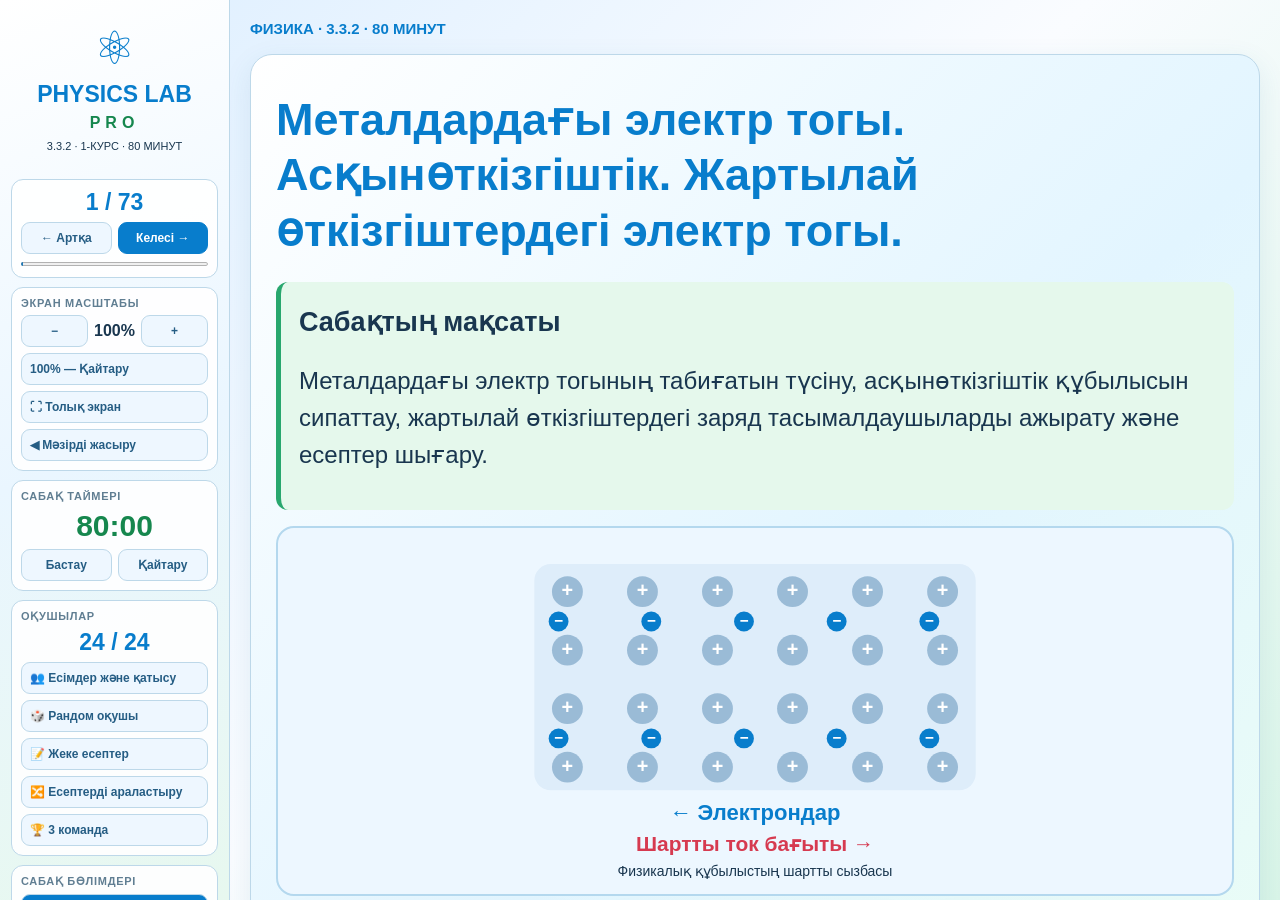
==== commit 334bafa7: "Rewrite fiz4 lesson 3.3.2" ====
--- a/fiz4/index.html
+++ b/fiz4/index.html
@@ -4,26 +4,25 @@
 <head>
   <meta charset="UTF-8">
   <meta name="viewport" content="width=device-width,initial-scale=1">
-  <title>PHYSICS LAB PRO</title>
+  <title>PHYSICS LAB PRO — 3.3.2</title>
   <link rel="stylesheet" href="style.css">
 </head>
 <body>
-<button id="menuToggle" onclick="toggleMenu()">☰</button>
-
+<button id="menuToggle" onclick="toggleMenu()">☰ Мәзір</button>
 <div id="app">
-  <aside>
-    <header>
+  <aside id="sidebar">
+    <header class="brand">
       <div class="logo">⚛</div>
-      <h2>PHYSICS LAB PRO</h2>
-      <b id="topicNumber"></b>
-      <small>1-КУРС · 80 МИНУТ</small>
+      <h2>PHYSICS LAB</h2>
+      <b>PRO</b>
+      <small>3.3.2 · 1-КУРС · 80 МИНУТ</small>
     </header>
 
     <section class="panel">
       <strong id="pageCount"></strong>
       <div class="row">
         <button onclick="go(-1)">← Артқа</button>
-        <button onclick="go(1)" class="primary">Келесі →</button>
+        <button class="primary" onclick="go(1)">Келесі →</button>
       </div>
       <progress id="progress" max="100"></progress>
     </section>
@@ -51,12 +50,12 @@
 
     <section class="panel">
       <label>ОҚУШЫЛАР</label>
-      <b id="attendanceCount"></b>
-      <button onclick="openPanel('attendance')">Қатысу тізімі</button>
+      <strong id="attendanceCount">24 / 24</strong>
+      <button onclick="openPanel('attendance')">👥 Есімдер және қатысу</button>
       <button onclick="randomStudent()">🎲 Рандом оқушы</button>
-      <button onclick="openPanel('taskPanel')">24 жеке есеп</button>
-      <button onclick="reshuffle()">Есептерді араластыру</button>
-      <button onclick="openPanel('teamPanel')">3 команда</button>
+      <button onclick="openPanel('taskPanel')">📝 Жеке есептер</button>
+      <button onclick="reshuffle()">🔀 Есептерді араластыру</button>
+      <button onclick="openPanel('teamPanel')">🏆 3 команда</button>
     </section>
 
     <section class="panel">
@@ -67,17 +66,17 @@
     <section class="panel">
       <label>ҚҰРАЛДАР</label>
       <button onclick="openBoard()">✎ Интерактивті тақта</button>
-      <button onclick="openPanel('mathPanel')">Математика</button>
-      <button onclick="openPanel('physicsPanel')">Физика</button>
+      <button onclick="openPanel('mathPanel')">🧮 Математика</button>
+      <button onclick="openPanel('physicsPanel')">⚙ Физика</button>
       <button onclick="readPage()">🔊 Дауыстап оқу</button>
       <button onclick="stopReading()">■ Тоқтату</button>
     </section>
 
-    <section class="clock">
+    <div class="clock">
       <small>АЛМАТЫ · UTC+5</small>
       <strong id="clock"></strong>
       <small id="date"></small>
-    </section>
+    </div>
     <footer>BY DARKHAN</footer>
   </aside>
 
@@ -85,15 +84,16 @@
 </div>
 
 <section id="attendance" class="floating wide hidden">
-  <div class="handle">Қатысу тізімі
+  <div class="handle">Оқушылардың есімдері
     <button onclick="closePanel('attendance')">×</button>
   </div>
+  <p>Есімдерді енгізіп, қатысқан оқушыларды белгілеңіз.</p>
   <div class="row">
     <button onclick="markAll(true)">Барлығы бар</button>
     <button onclick="markAll(false)">Барлығы жоқ</button>
   </div>
   <div id="students"></div>
-  <button class="primary" onclick="saveAttendance()">Сақтау</button>
+  <button class="primary full" onclick="saveAttendance()">Сақтау</button>
 </section>
 
 <section id="taskPanel" class="floating wide hidden">
@@ -110,8 +110,8 @@
     <button onclick="closePanel('randomPanel')">×</button>
   </div>
   <h2 id="randomName"></h2>
-  <button onclick="openRandomTask()">Есебін ашу</button>
-  <button onclick="randomStudent()">Келесі оқушы</button>
+  <button class="primary full" onclick="openRandomTask()">Есебін ашу</button>
+  <button class="full" onclick="randomStudent()">Келесі оқушы</button>
 </section>
 
 <section id="teamPanel" class="floating wide hidden">
@@ -126,7 +126,7 @@
   <div class="handle">МАТЕМАТИКА
     <button onclick="closePanel('mathPanel')">×</button>
   </div>
-  <input id="mathDisplay" readonly>
+  <input id="mathDisplay" readonly placeholder="0">
   <div id="mathKeys"></div>
   <div id="mathResult" class="result">0</div>
 </section>
@@ -137,8 +137,8 @@
   </div>
   <select id="physicsFormula" onchange="physicsInputs()"></select>
   <div id="physicsInputs"></div>
-  <button class="primary" onclick="calculatePhysics()">Есептеу</button>
-  <div id="physicsResult" class="result"></div>
+  <button class="primary full" onclick="calculatePhysics()">Есептеу</button>
+  <div id="physicsResult" class="result">Нәтиже</div>
 </section>
 
 <section id="board" class="hidden">
@@ -151,7 +151,6 @@
     <input id="ink" type="color" value="#19364f">
     <label>ҚАЛЫҢДЫҒЫ</label>
     <input id="penSize" type="range" min="1" max="40" value="5">
-
     <button onclick="setTool('pen')">Қалам</button>
     <button onclick="setTool('marker')">Маркер</button>
     <button onclick="setTool('eraser')">Өшіргіш</button>
@@ -163,7 +162,6 @@
     <button onclick="setTool('triangle')">Үшбұрыш</button>
     <button onclick="setTool('hand')">Жылжыту</button>
     <button onclick="toggleGrid()">Торкөз</button>
-
     <label>БЕТТЕР</label>
     <div class="row">
       <button onclick="boardPage(-1)">◀</button>
@@ -172,12 +170,10 @@
     </div>
     <button onclick="newBoardPage()">+ Жаңа бет</button>
     <button onclick="deleteBoardPage()">Бетті өшіру</button>
-
     <div class="row">
       <button onclick="undo()">↶</button>
       <button onclick="redo()">↷</button>
     </div>
-
     <label>МАСШТАБ</label>
     <div class="row">
       <button onclick="boardZoom(-25)">−</button>
@@ -187,13 +183,12 @@
     <button onclick="boardZoom(0)">100%</button>
     <button onclick="clearBoard()">Тазалау</button>
     <button onclick="$('imageInput').click()">Сурет қосу</button>
-    <input type="file" id="imageInput" accept="image/*" hidden
-      onchange="importImage(event)">
+    <input type="file" id="imageInput" accept="image/*"
+      hidden onchange="importImage(event)">
     <button onclick="saveBoard()">PNG сақтау</button>
     <button onclick="openPanel('mathPanel')">Математика</button>
     <button onclick="openPanel('physicsPanel')">Физика</button>
   </div>
-
   <div id="boardViewport">
     <div id="paper">
       <canvas id="canvas" width="1600" height="900"></canvas>
--- a/fiz4/style.css
+++ b/fiz4/style.css
@@ -18,35 +18,33 @@
 }
 button:hover:not(:disabled){background:#d5eaff}
 button:disabled{opacity:.6;cursor:default}
-.primary{background:#087dcc;color:white;border-color:#087dcc}
+.primary{background:var(--blue);color:white;border-color:var(--blue)}
 .primary:hover:not(:disabled){background:#066cb3}
 .hidden{display:none!important}
+.full{width:100%;margin:4px 0}
 .blue{color:var(--blue)}
 .green{color:var(--green)}
 .red{color:var(--red)}
 .row{display:flex;align-items:center;gap:6px}
 .row button{flex:1}
-#app{
-  display:grid;grid-template-columns:230px minmax(0,1fr);
-  height:100dvh;
-}
-aside{
+#app{display:grid;grid-template-columns:230px minmax(0,1fr);height:100dvh}
+#sidebar{
   min-height:0;overflow:auto;padding:11px;
   background:linear-gradient(160deg,#fff,#eaf6ff,#e7f8ef);
   border-right:1px solid var(--line);
 }
-aside header{text-align:center;padding:10px 0}
+.brand{text-align:center;padding:10px 0}
 .logo{font-size:46px;color:var(--blue)}
-header h2{font-size:21px;margin:6px;color:var(--blue)}
-header small{display:block;font-size:11px;margin:8px}
+.brand h2{font-size:23px;margin:6px;color:var(--blue)}
+.brand b{color:var(--green);letter-spacing:5px}
+.brand small{display:block;font-size:11px;margin:8px}
 .panel{
   display:flex;flex-direction:column;gap:6px;
   padding:9px;margin:9px 0;border-radius:12px;
   background:#ffffffec;border:1px solid var(--line);
 }
 .panel label,.boardTools label{
-  font-size:11px;font-weight:900;color:#6b899c;
-  letter-spacing:.7px;
+  font-size:11px;font-weight:900;color:#607e92;letter-spacing:.7px;
 }
 .panel button{font-size:12px;text-align:left;padding:8px}
 .panel .row button{text-align:center}
@@ -54,7 +52,7 @@
   text-align:center;font-size:23px;color:var(--blue);
 }
 #timer{font-size:30px;color:var(--green)}
-progress{width:100%;height:7px;accent-color:var(--blue)}
+progress{width:100%;height:8px;accent-color:var(--blue)}
 nav{display:grid;gap:5px}
 nav button.active{background:var(--blue);color:white}
 .clock{text-align:center;background:white;border-radius:12px;padding:12px}
@@ -64,7 +62,7 @@
 #menuToggle{display:none;position:fixed;top:8px;left:8px;z-index:80}
 body.menuHidden #menuToggle{display:block}
 #app.menuHidden{grid-template-columns:minmax(0,1fr)}
-#app.menuHidden aside{display:none}
+#app.menuHidden #sidebar{display:none}
 #app.menuHidden #screen{padding-top:55px}
 #screen{min-width:0;min-height:0;overflow:auto;padding:18px}
 #stage{margin:0 auto}
@@ -81,9 +79,7 @@
   box-shadow:0 9px 28px #2c68941a;overflow-wrap:break-word;
 }
 .hero{background:linear-gradient(135deg,#fff,#e2f5ff,#ecfff3)}
-.definition,.example,.warning{
-  padding:12px 18px;margin:16px 0;border-radius:12px;
-}
+.definition,.example,.warning{padding:12px 18px;margin:16px 0;border-radius:12px}
 .definition{background:#e5f8ec;border-left:5px solid #28a76e}
 .example{background:#fff7de;border-left:5px solid #e6b63e}
 .warning{background:#ffe5eb;border-left:5px solid #d63a50}
@@ -92,18 +88,13 @@
   font-family:"Cambria Math","Segoe UI",Arial,sans-serif;
   color:#0872bd;font-weight:700;text-align:center;
   line-height:1.65;background:#e6f4ff;
-  border:1px solid #b6d8ec;border-radius:14px;
-  overflow-wrap:anywhere;
+  border:1px solid #b6d8ec;border-radius:14px;overflow-wrap:anywhere;
 }
 .frac{
-  display:inline-flex;flex-direction:column;
-  vertical-align:middle;align-items:center;line-height:1.25;
-  margin:5px;font-size:.9em;
-}
-.frac span:first-child{
-  border-bottom:2px solid currentColor;
-  width:100%;padding:0 9px 5px;
-}
+  display:inline-flex;flex-direction:column;vertical-align:middle;
+  align-items:center;line-height:1.25;margin:5px;font-size:.9em;
+}
+.frac span:first-child{border-bottom:2px solid currentColor;width:100%;padding:0 9px 5px}
 .frac span:last-child{padding-top:5px}
 .grid2,.grid3{display:grid;gap:16px;align-items:start}
 .grid2{grid-template-columns:repeat(2,minmax(0,1fr))}
@@ -116,8 +107,7 @@
 .visual small{font-size:14px}
 .notebook{
   border-left:6px solid #d78c9b;
-  background:repeating-linear-gradient(
-    white 0,white 34px,#dcebf6 35px,white 36px);
+  background:repeating-linear-gradient(white 0,white 34px,#dcebf6 35px,white 36px);
 }
 .data{font-size:23px;background:#edf7ff;padding:15px;border-radius:10px;margin:10px 0}
 .level{display:inline-block;padding:7px 14px;border-radius:20px;font-size:16px;font-weight:900}
@@ -138,7 +128,7 @@
 .choice:disabled{opacity:1}
 .teamTurn{display:flex;flex-wrap:wrap;gap:8px}
 .teamTurn span{background:white;border-radius:20px;padding:12px;font-weight:800}
-.teamTurn .active{background:#087dcc;color:white}
+.teamTurn .active{background:var(--blue);color:white}
 .floating{
   position:fixed;right:15px;top:80px;width:300px;
   max-width:calc(100vw - 8px);max-height:calc(100dvh - 8px);
@@ -157,7 +147,7 @@
   display:grid;grid-template-columns:1fr 1fr;
   gap:6px;max-height:350px;overflow:auto;margin:10px 0;
 }
-#students label{padding:10px;background:#e9f7ee;border-radius:8px}
+.student{display:flex;align-items:center;gap:5px;background:#e9f7ee;padding:5px;border-radius:8px}
 #taskList button{text-align:left}
 #taskList small{display:block}
 #randomName{text-align:center;color:var(--blue);font-size:35px}
@@ -179,17 +169,13 @@
 #board{
   position:fixed;inset:0;z-index:100;
   display:grid;grid-template-columns:175px minmax(0,1fr);
-  grid-template-rows:52px minmax(0,1fr);
-  background:#dce9f2;
+  grid-template-rows:52px minmax(0,1fr);background:#dce9f2;
 }
 .boardHeader{
   grid-column:1/-1;display:flex;align-items:center;
   justify-content:space-between;background:white;padding:10px;
 }
-.boardTools{
-  padding:8px;overflow:auto;display:flex;flex-direction:column;
-  gap:5px;background:#f6fbff;
-}
+.boardTools{padding:8px;overflow:auto;display:flex;flex-direction:column;gap:5px;background:#f6fbff}
 .boardTools button{font-size:12px;padding:7px}
 #boardViewport{overflow:auto;padding:12px;min-width:0;min-height:0}
 #paper{background:white;position:relative;box-shadow:0 6px 22px #19364f25}
@@ -203,7 +189,7 @@
 }
 @media(max-width:650px){
   #app{grid-template-columns:135px minmax(0,1fr)}
-  aside,.panel,#screen{padding:5px}
+  #sidebar,.panel,#screen{padding:5px}
   .card{padding:14px}
   .slide h1{font-size:27px}
   .slide h2{font-size:24px}
